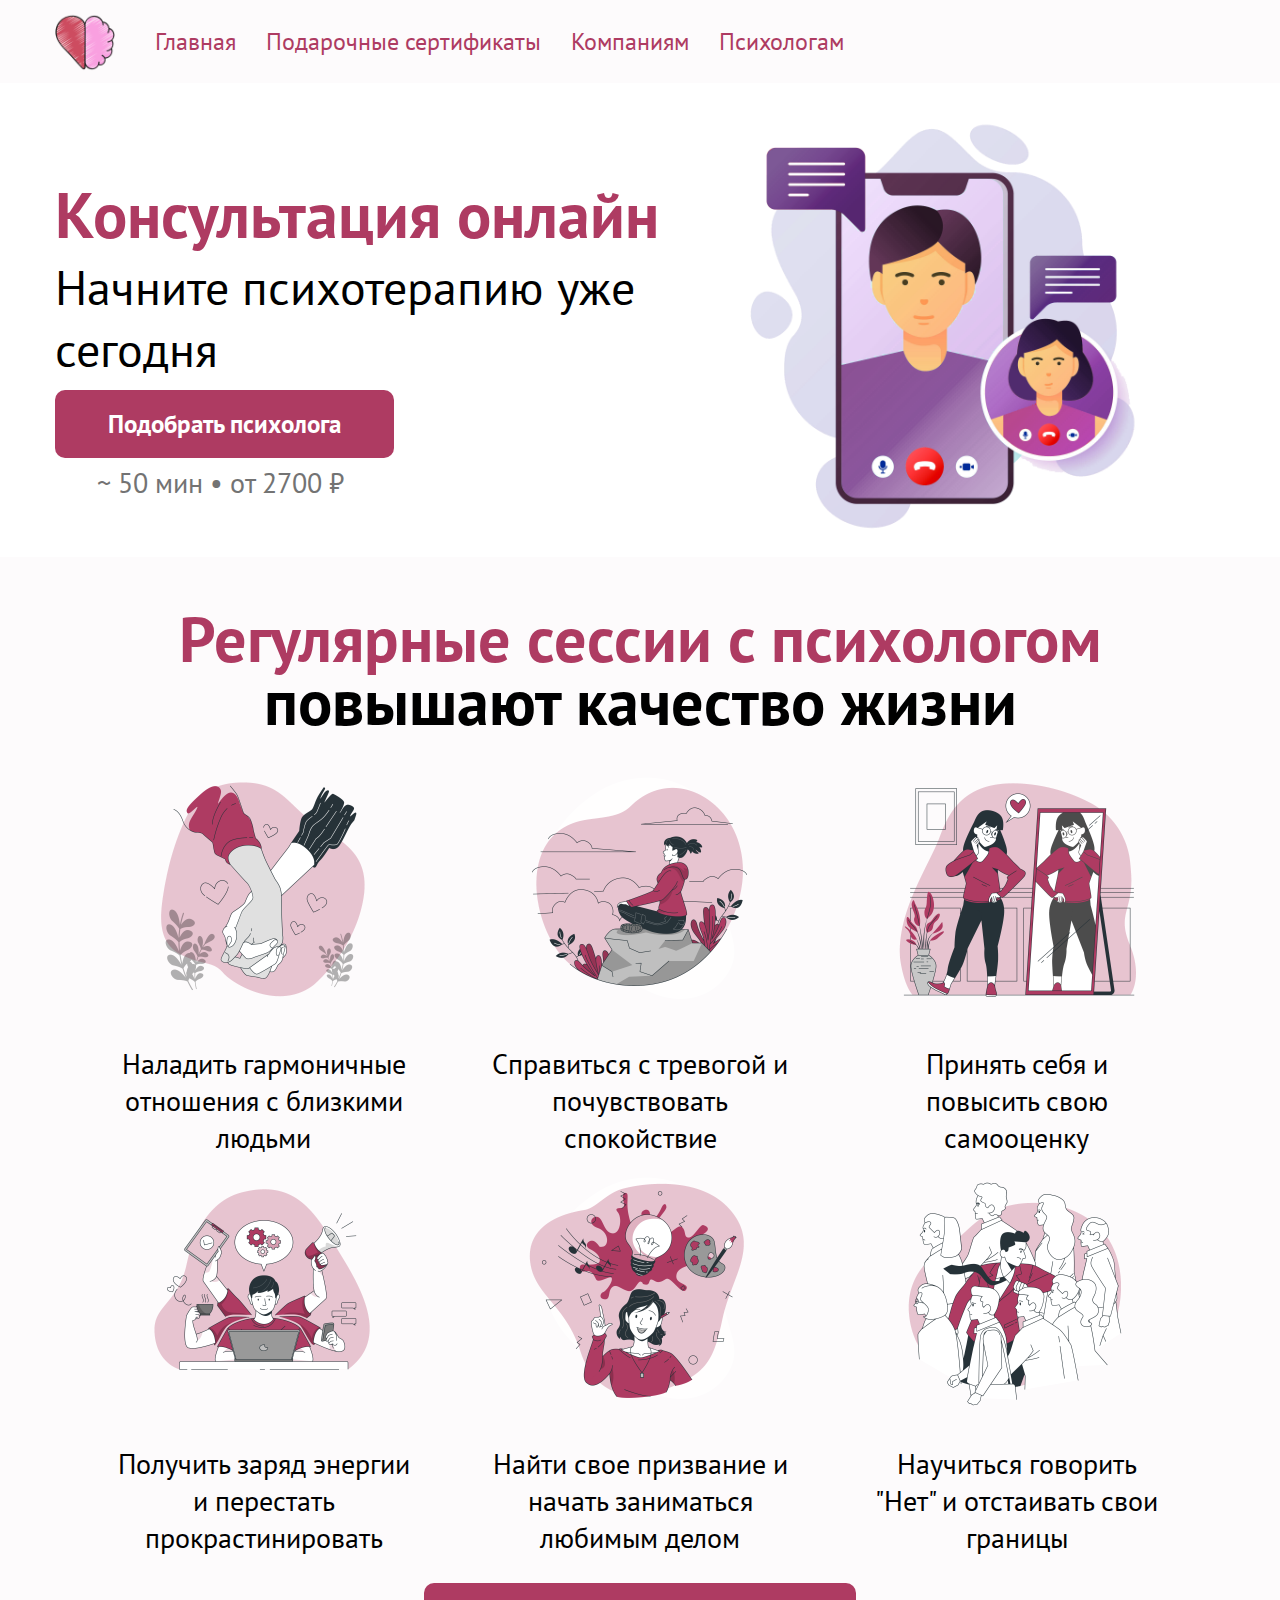
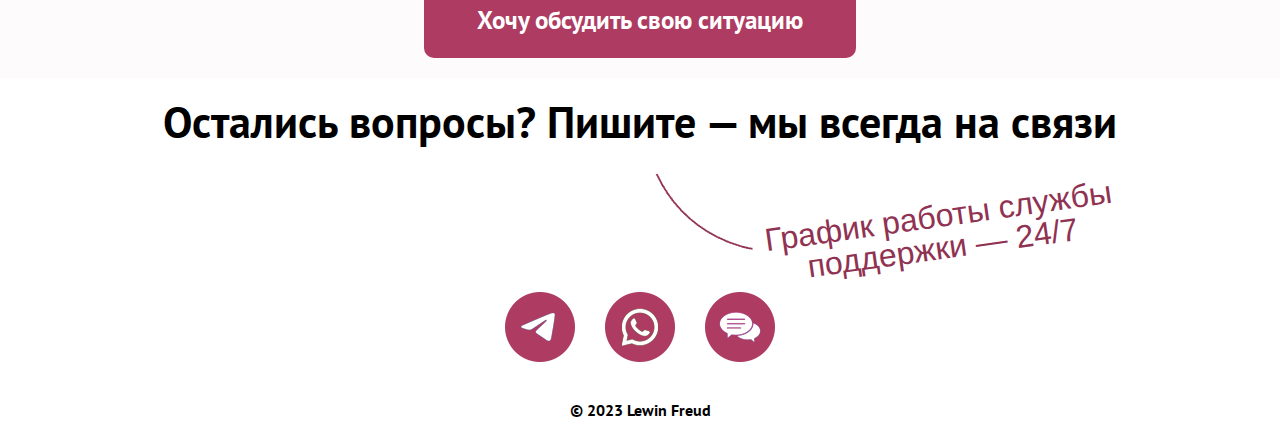
==== index.html @ b9928c7f "Add files via upload" ====
<!DOCTYPE html>
<html>
<head>
	<link rel="preconnect" href="https://fonts.googleapis.com">
	<link rel="preconnect" href="https://fonts.gstatic.com" crossorigin>
	<link href="https://fonts.googleapis.com/css2?family=PT+Sans:wght@400;700&display=swap" rel="stylesheet">
    <link href="css/style.css" rel="stylesheet" type="text/css">
</head>
<body>
	<header id="header" class="header">
		<div class="container">
			<div class="nav">
				<img src="img/logo.png" width="60px" height="60px" alt="Lewin Freud">
				<ul class="menu">
					<li>
						<a href="index.html">
							Главная
						</a>
					</li>
					<li>
						<a href="html/gift.html">
							Подарочные сертификаты
						</a>
					</li>
					<li>
						<a href="html/companies.html">
							Компаниям
						</a>
					</li>
					<li>
						<a href="html/psy.html">
							Психологам
						</a>
					</li>
				</ul>
			</div>
		</div>
	</header>
	<section>
		<div class="container">
			<div class="banner">
				<div class="bannerText">
					<h1>
						Консультация онлайн
					</h1>
					<h3>
						Начните психотерапию уже сегодня
					</h3>
					<a class="tn-atom" href="html/login.html">Подобрать психолога</a>
					<h4>
						&nbsp;&nbsp;&nbsp;&nbsp;&nbsp;&nbsp;~ 50 мин • от 2700 ₽
					</h4>
				</div>
				<div class="bannerLogo">
					<img src="img/mobile.png" width="470px" height="470px">
				</div>
			</div>
		</div>
	</section>
	<section class="helps">
		<div class="container">
			<div class="helps-con">
				<div class="helps-title">
					<h1>
						Регулярные сессии с психологом
					</h1>

					<h1 style="color: #000;">
						повышают качество жизни
					</h1>
				</div>
				<div class="helps-grid">
					<div class="helps-item">
						<img src="img/1.png" alt="Lewin Freud">
						<p>Наладить гармоничные отношения с близкими людьми</p>
					</div>
					<div class="helps-item">
						<img src="img/2.png" alt="Lewin Freud">
						<p>Справиться с тревогой и почувствовать спокойствие</p>
					</div>
					<div class="helps-item">
						<img src="img/3.png" alt="Lewin Freud">
						<p>Принять себя и повысить свою самооценку</p>
					</div>
					<div class="helps-item">
						<img src="img/4.png" alt="Lewin Freud">
						<p>Получить заряд энергии и перестать прокрастинировать</p>
					</div>
					<div class="helps-item">
						<img src="img/5.png" alt="Lewin Freud">
						<p>Найти свое призвание и начать заниматься любимым делом</p>
					</div>
					<div class="helps-item">
						<img src="img/6.png" alt="Lewin Freud">
						<p>Научиться говорить "Нет" и отстаивать свои границы</p>
					</div>
				</div>
				<a class="tn-atom-2" href="html/login.html">Хочу обсудить свою ситуацию</a>
			</div>		
		</div>
	</section>
	<section class="socials">
		<div class="container">
			<div class="socials-title">
				<h1>
					Остались вопросы? Пишите — мы всегда на связи
				</h1>
				<div class="socials-time">
					<img src="img/vector.png">
					<div class="tn-atom1" style="line-height: 32px;"><br>График работы службы<br>поддержки — 24/7</div>
				</div>
				<div class="socials-con">
					<a href="#">
						<img src="img/tg.png">	
					</a>
					<a href="#">
						<img src="img/wa.png">	
					</a>
					<a href="#">
						<img src="img/chat.png">	
					</a>
				</div>
			</div>
		</div>
	</section>
	<footer class="footer">
		<div class="container">
			<p> © 2023 Lewin Freud</p>
		</div>
	</footer>
</body>
</html>
---- css/style.css ----
@charset "utf-8";

body {
  font-family: 'PT Sans', sans-serif;
  padding: 0;
  margin: 0;
  overflow-x: hidden;
}

ul, li {
  display: block;
}

.container {
  max-width: 1170px;
  display: flex;
  flex-wrap: wrap;
  margin-left: auto;
  margin-right: auto;
}

header a {
  color: #ae3b62;
}

.menu {
  display: flex;
  flex-wrap: wrap;
}

.menu li a {
  text-decoration: none;
  font-size: 24px;
}

.menu li {
  margin-right: 30px;
}

.nav {
  max-width: 1170px;
  display: flex;
  align-items: center;
  padding-top: 10px;
  padding-bottom: 10px;
}

.header {
  background-color: #fdfbfc;
  width: 100%;
}

.banner {
  display: flex;
 
  flex-wrap: wrap;
}

.bannerText {
  margin-top: 90px;
  max-width: 650px;
}

.bannerText h1 {
  font-size: 64px;
  color: #ae3b62;
  margin: 0;
}

.bannerText h3 {
  color: #000;
  font-size: 48px;
  font-weight: 400;
  margin: 0;
  margin-bottom: 25px;
}

.bannerText h4 {
  color: #737373;
  font-size: 28px;
  font-weight: 400;
  margin-top: 20px;
}

.bannerLogo {

}

.tn-atom {
  color: #ffffff;
  font-size: 25px;
  line-height: 1.55;
  font-weight: 600;
  border-radius: 10px;
  background-color: #ae3b62;
  background-position: center center;
  border-color: transparent;
  border-style: solid;
  transition: background-color: 0.2s ease-in-out, color 0.2s ease-in-out, border-color 0.2s ease-in-out;
  padding: 15px 50px;
  text-decoration: none; 
}

.tn-atom-2 {
  color: #ffffff;
  font-size: 25px;
  line-height: 1.55;
  font-weight: 600;
  border-radius: 10px;
  background-color: #ae3b62;
  background-position: center center;
  border-color: transparent;
  border-style: solid;
  margin: 20px 0px;
  transition: background-color: 0.2s ease-in-out, color 0.2s ease-in-out, border-color 0.2s ease-in-out;
  padding: 15px 50px;
  text-decoration: none; 
}

.tn-atom1 {
  transform: rotate(352deg);
  color: #903252;
  font-size: 32px;
  font-family: 'TildaSans',Arial,sans-serif;
  line-height: 1;
  font-weight: 100;
  background-position: center center;
  border-color: transparent;
  border-style: solid;
}

.helps {
  display: flex;
  justify-content: center;
  flex-wrap: wrap;
  background-color: #fdfbfc;
  text-align: center;
}

.footer {
  display: flex;
  justify-content: space-between;
  flex-wrap: wrap;
  font-weight: 600;
}

.helps-con {
  display: flex;
  flex-wrap: wrap;
  justify-content: center;
}

.socials-con {
  display: flex;
  flex-wrap: wrap;
  justify-content: center;
}

.socials-con a {
  text-decoration: none;
  font-size: 24px;
  color: #000;
  margin: 15px 15px;
}

.socials-con p {
  margin: 0px;
}

.socials-time {
  display: flex;
  justify-content: flex-end;
}

.helps-title {
  margin-top: 40px;
  width: 100%;
  margin-bottom: 40px;
}

.helps-title h1 {
  margin: 0px;
  margin-bottom: -20px;
  font-size: 64px;
  font-weight: 700;
  color: #ae3b62;
}

.helps-grid {
  display: flex;
  flex-wrap: wrap;
  justify-content: space-between;
  width: 90%;
}

.helps-item {
  width: 300px;
  height: 400px;
}

.helps-item img {
  width: 250px;
  height: 250px;
}

.helps-item p {
  color: #000000;
  font-size: 28px;
  font-weight: 400;
}

.socials {
  display: flex;
  justify-content: center;
  flex-wrap: wrap;
  background-color: #fff;
  text-align: center;
}

.socials-title h1 {
  margin: 15px 0px;
  font-size: 44px;
  font-weight: 700;
  color: #000;
}
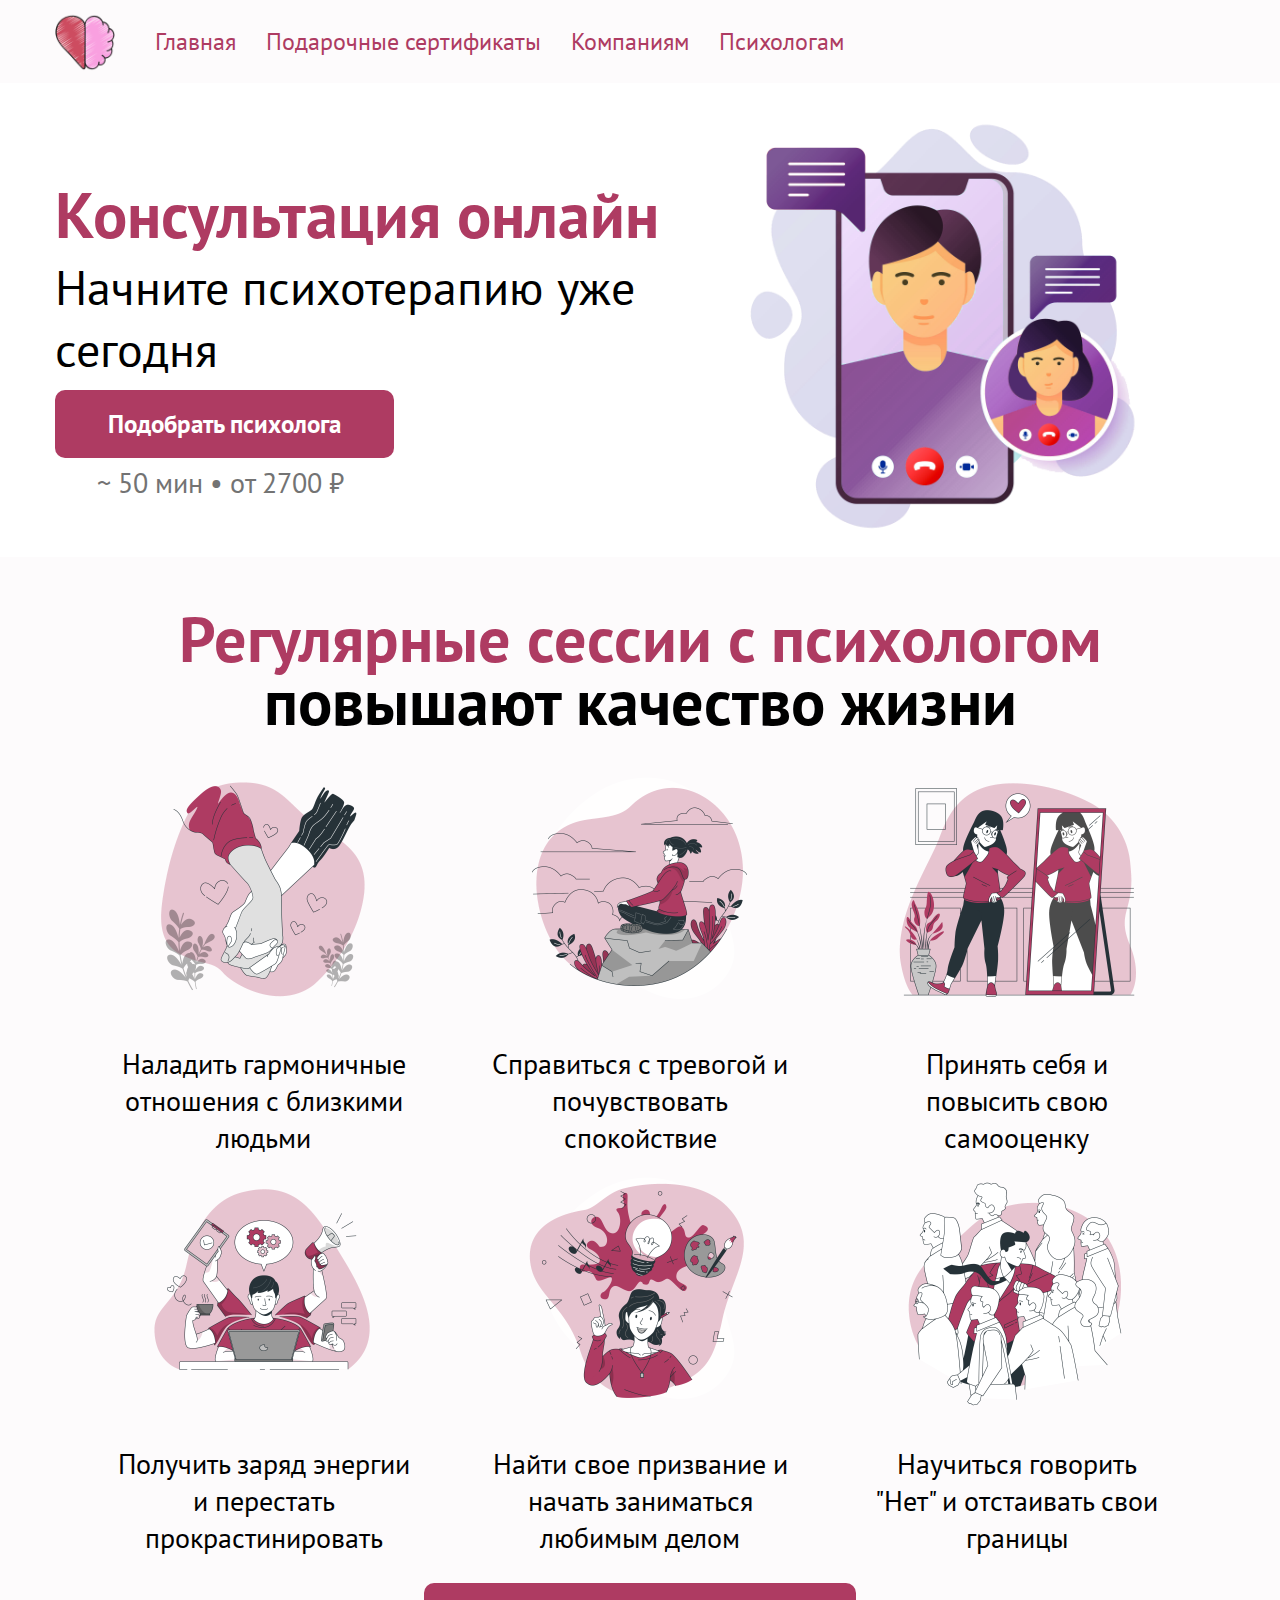
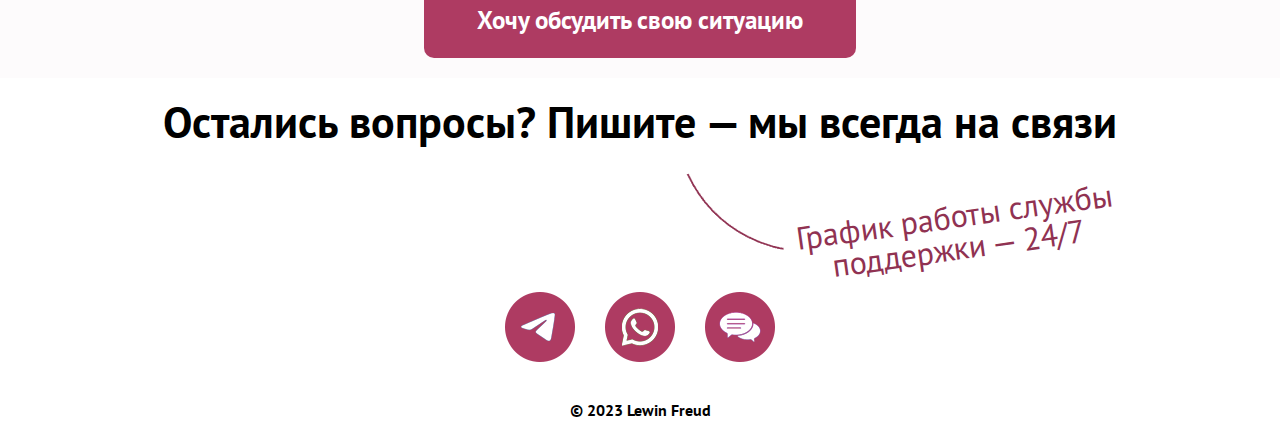
==== commit a3f4214d: "Update index.html" ====
--- a/index.html
+++ b/index.html
@@ -1,16 +1,17 @@
 <!DOCTYPE html>
-<html>
+<html lang="ru">
 <head>
 	<link rel="preconnect" href="https://fonts.googleapis.com">
 	<link rel="preconnect" href="https://fonts.gstatic.com" crossorigin>
 	<link href="https://fonts.googleapis.com/css2?family=PT+Sans:wght@400;700&display=swap" rel="stylesheet">
     <link href="css/style.css" rel="stylesheet" type="text/css">
+	<title>Главная</title>
 </head>
 <body>
 	<header id="header" class="header">
 		<div class="container">
 			<div class="nav">
-				<img src="img/logo.png" width="60px" height="60px" alt="Lewin Freud">
+				<img src="img/logo.png" width="60" height="60" alt="Lewin Freud">
 				<ul class="menu">
 					<li>
 						<a href="index.html">
@@ -52,7 +53,7 @@
 					</h4>
 				</div>
 				<div class="bannerLogo">
-					<img src="img/mobile.png" width="470px" height="470px">
+					<img src="img/mobile.png" width="470" height="470">
 				</div>
 			</div>
 		</div>
@@ -71,27 +72,27 @@
 				</div>
 				<div class="helps-grid">
 					<div class="helps-item">
-						<img src="img/1.png" alt="Lewin Freud">
+						<img src="img/1.png" alt="Гармония">
 						<p>Наладить гармоничные отношения с близкими людьми</p>
 					</div>
 					<div class="helps-item">
-						<img src="img/2.png" alt="Lewin Freud">
+						<img src="img/2.png" alt="Тревога">
 						<p>Справиться с тревогой и почувствовать спокойствие</p>
 					</div>
 					<div class="helps-item">
-						<img src="img/3.png" alt="Lewin Freud">
+						<img src="img/3.png" alt="Самооценка">
 						<p>Принять себя и повысить свою самооценку</p>
 					</div>
 					<div class="helps-item">
-						<img src="img/4.png" alt="Lewin Freud">
+						<img src="img/4.png" alt="Прокрастинация">
 						<p>Получить заряд энергии и перестать прокрастинировать</p>
 					</div>
 					<div class="helps-item">
-						<img src="img/5.png" alt="Lewin Freud">
+						<img src="img/5.png" alt="Призвание">
 						<p>Найти свое призвание и начать заниматься любимым делом</p>
 					</div>
 					<div class="helps-item">
-						<img src="img/6.png" alt="Lewin Freud">
+						<img src="img/6.png" alt="Границы">
 						<p>Научиться говорить "Нет" и отстаивать свои границы</p>
 					</div>
 				</div>
@@ -106,18 +107,18 @@
 					Остались вопросы? Пишите — мы всегда на связи
 				</h1>
 				<div class="socials-time">
-					<img src="img/vector.png">
+					<img src="img/vector.png" alt="Линия">
 					<div class="tn-atom1" style="line-height: 32px;"><br>График работы службы<br>поддержки — 24/7</div>
 				</div>
 				<div class="socials-con">
 					<a href="#">
-						<img src="img/tg.png">	
+						<img src="img/tg.png" alt="Telegram">	
 					</a>
 					<a href="#">
-						<img src="img/wa.png">	
+						<img src="img/wa.png" alt="WhatsApp">	
 					</a>
 					<a href="#">
-						<img src="img/chat.png">	
+						<img src="img/chat.png" alt="Чат">	
 					</a>
 				</div>
 			</div>
@@ -129,4 +130,4 @@
 		</div>
 	</footer>
 </body>
-</html>+</html>
--- a/css/style.css
+++ b/css/style.css
@@ -96,7 +96,6 @@
   background-position: center center;
   border-color: transparent;
   border-style: solid;
-  transition: background-color: 0.2s ease-in-out, color 0.2s ease-in-out, border-color 0.2s ease-in-out;
   padding: 15px 50px;
   text-decoration: none; 
 }
@@ -112,7 +111,6 @@
   border-color: transparent;
   border-style: solid;
   margin: 20px 0px;
-  transition: background-color: 0.2s ease-in-out, color 0.2s ease-in-out, border-color 0.2s ease-in-out;
   padding: 15px 50px;
   text-decoration: none; 
 }
@@ -121,7 +119,6 @@
   transform: rotate(352deg);
   color: #903252;
   font-size: 32px;
-  font-family: 'TildaSans',Arial,sans-serif;
   line-height: 1;
   font-weight: 100;
   background-position: center center;
